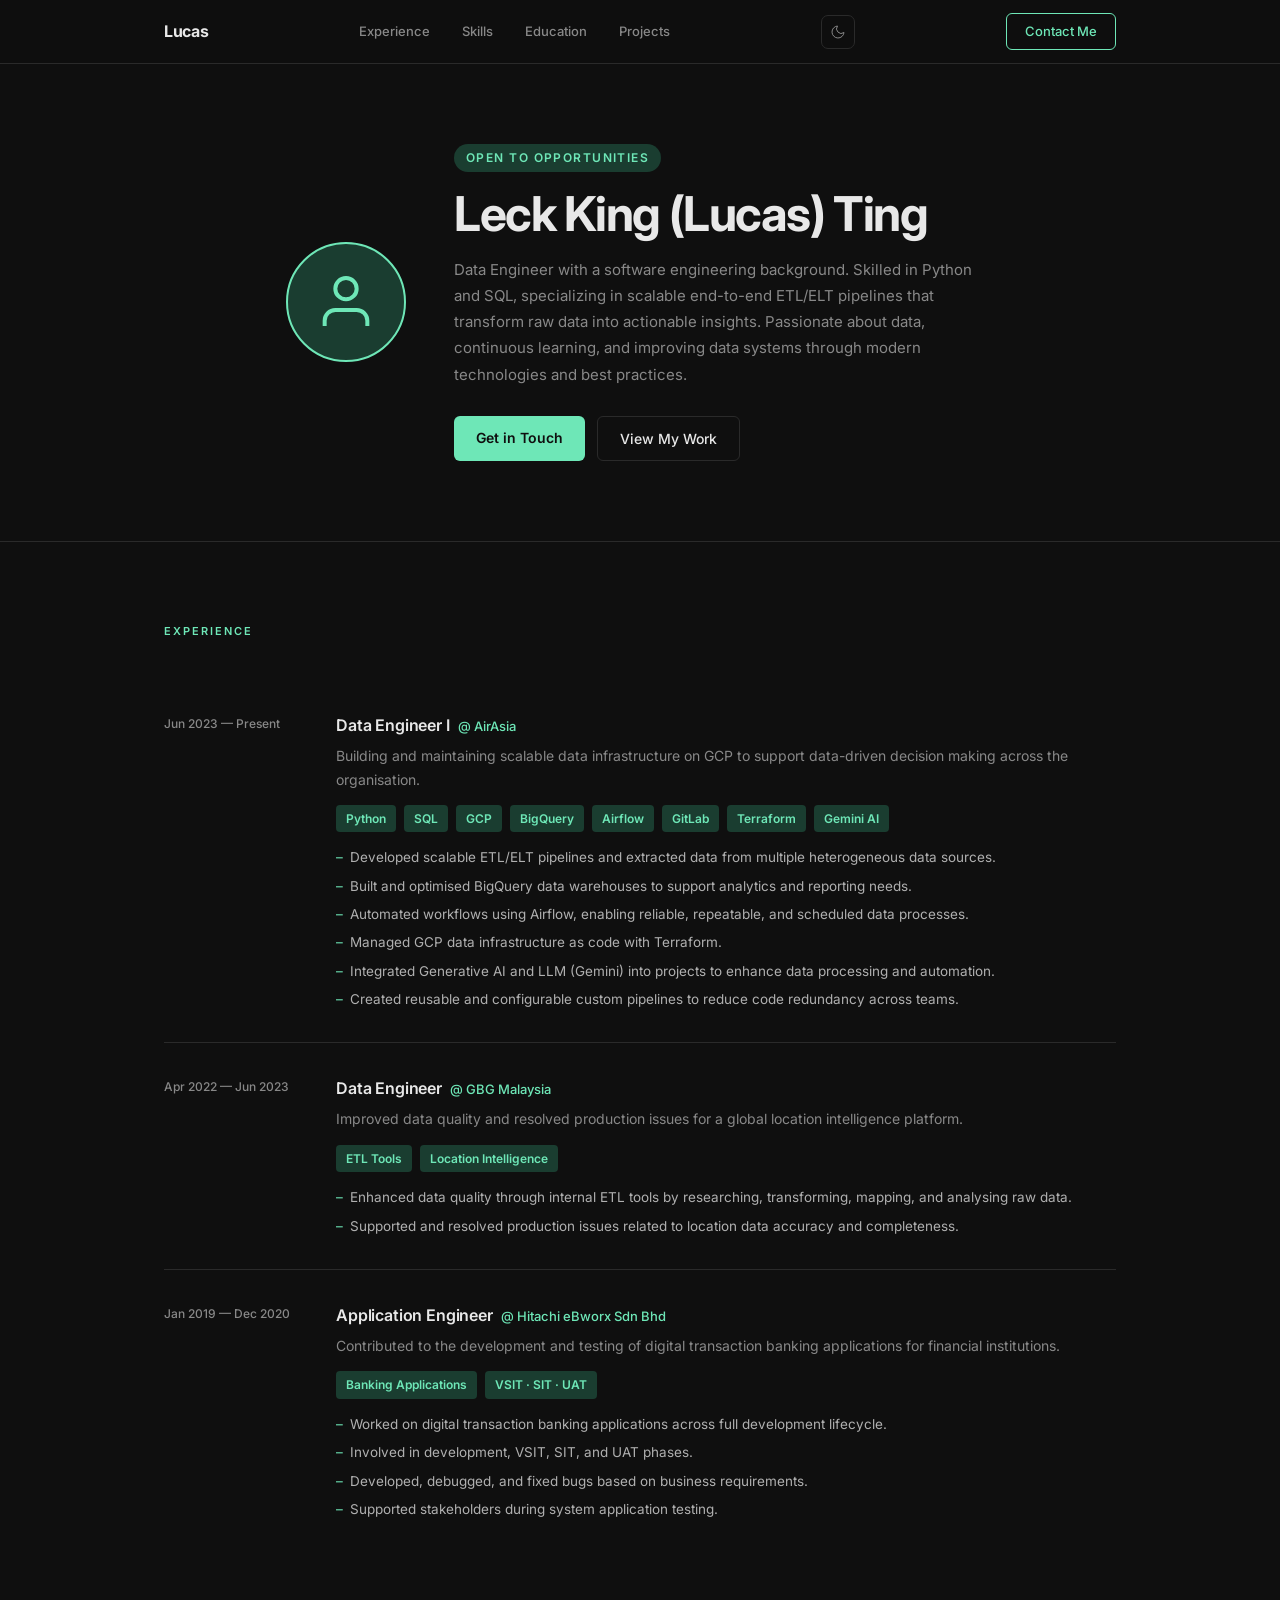
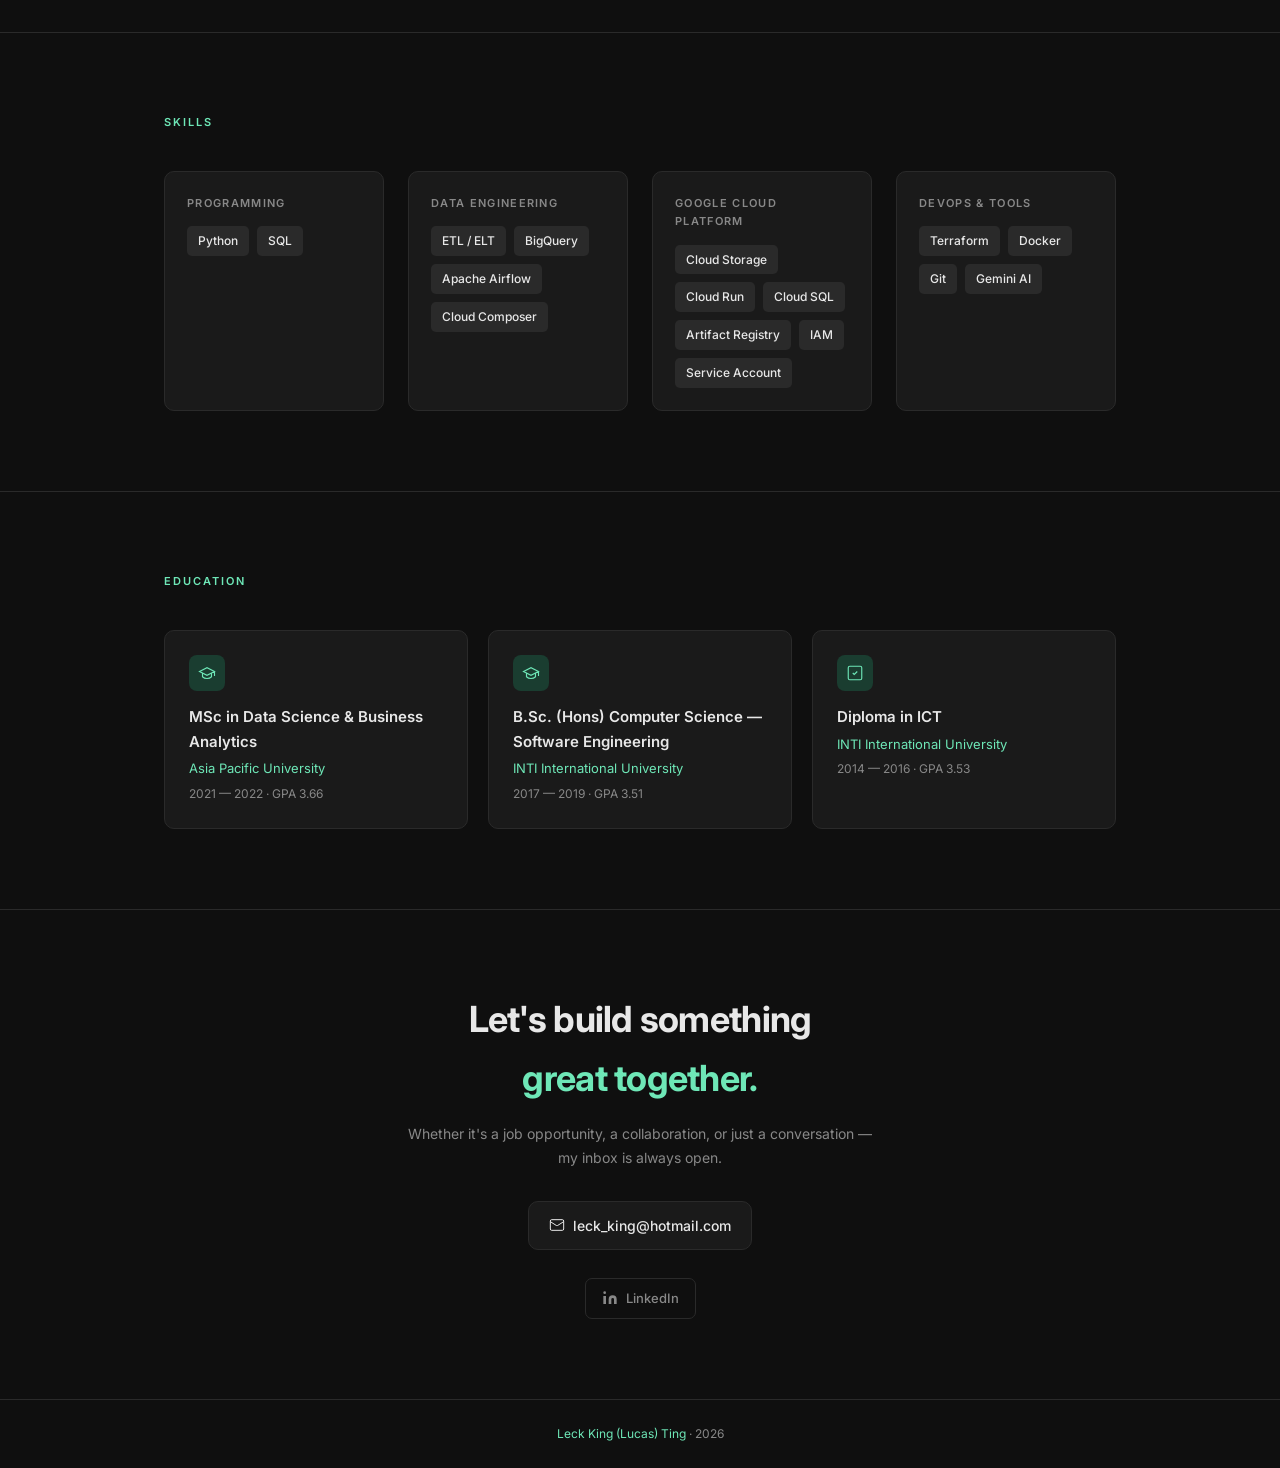
==== index.html @ dba0de3c "add files" ====
<!DOCTYPE html>
<html lang="en">
<head>
  <meta charset="UTF-8" />
  <meta name="viewport" content="width=device-width, initial-scale=1.0" />
  <title>Leck King (Lucas) Ting — Data Engineer</title>
  <link rel="preconnect" href="https://fonts.googleapis.com" />
  <link rel="preconnect" href="https://fonts.gstatic.com" crossorigin />
  <link href="https://fonts.googleapis.com/css2?family=Inter:wght@300;400;500;600;700&display=swap" rel="stylesheet" />
  <link rel="stylesheet" href="css/style.css" />
</head>
<body>

  <!-- Progress bar -->
  <div id="progress"></div>

  <!-- ── Nav ──────────────────────────────────────────────────────────── -->
  <nav>
    <div class="nav-inner">
      <a href="#hero" class="nav-logo">Lucas</a>
      <ul class="nav-links">
        <li><a href="#experience">Experience</a></li>
        <li><a href="#skills">Skills</a></li>
        <li><a href="#education">Education</a></li>
        <li><a href="projects.html">Projects</a></li>
      </ul>
      <button class="theme-toggle" id="themeToggle" aria-label="Toggle light/dark mode">
        <svg class="icon-moon" viewBox="0 0 24 24" fill="none" stroke="currentColor" stroke-width="1.5">
          <path d="M21 12.79A9 9 0 1 1 11.21 3 7 7 0 0 0 21 12.79z"/>
        </svg>
        <svg class="icon-sun" viewBox="0 0 24 24" fill="none" stroke="currentColor" stroke-width="1.5">
          <circle cx="12" cy="12" r="5"/>
          <line x1="12" y1="1"  x2="12" y2="3"/>
          <line x1="12" y1="21" x2="12" y2="23"/>
          <line x1="4.22" y1="4.22"  x2="5.64" y2="5.64"/>
          <line x1="18.36" y1="18.36" x2="19.78" y2="19.78"/>
          <line x1="1"  y1="12" x2="3"  y2="12"/>
          <line x1="21" y1="12" x2="23" y2="12"/>
          <line x1="4.22" y1="19.78" x2="5.64" y2="18.36"/>
          <line x1="18.36" y1="5.64" x2="19.78" y2="4.22"/>
        </svg>
      </button>
      <a href="#contact" class="btn-contact">Contact Me</a>
      <button class="hamburger" id="hamburger" aria-label="Open menu">
        <span></span><span></span><span></span>
      </button>
    </div>
  </nav>

  <!-- Mobile drawer -->
  <div class="mobile-menu" id="mobileMenu">
    <a href="#experience"  class="mobile-link">Experience</a>
    <a href="#skills"      class="mobile-link">Skills</a>
    <a href="#education"   class="mobile-link">Education</a>
    <a href="projects.html" class="mobile-link">Projects</a>
    <a href="#contact"     class="mobile-link">Contact Me</a>
  </div>

  <!-- ── Hero ─────────────────────────────────────────────────────────── -->
  <section id="hero">
    <div class="container">
      <div class="hero-inner">
        <div class="avatar-wrap">
          <div class="avatar">
            <!-- Replace this SVG with an <img src="avatar.jpg"> tag -->
            <svg viewBox="0 0 24 24" fill="none" stroke="currentColor" stroke-width="1.5">
              <path d="M20 21v-2a4 4 0 0 0-4-4H8a4 4 0 0 0-4 4v2"/>
              <circle cx="12" cy="7" r="4"/>
            </svg>
          </div>
        </div>
        <div class="hero-text">
          <div class="hero-tag">Open to opportunities</div>
          <h1 class="hero-name">Leck King (Lucas) Ting</h1>
          <p class="hero-summary">
            Data Engineer with a software engineering background. Skilled in Python and SQL, specializing in scalable end-to-end ETL/ELT pipelines that transform raw data into actionable insights. Passionate about data, continuous learning, and improving data systems through modern technologies and best practices.
          </p>
          <div class="hero-cta">
            <a href="#contact" class="btn-primary">Get in Touch</a>
            <a href="#experience" class="btn-secondary">View My Work</a>
          </div>
        </div>
      </div>
    </div>
  </section>

  <!-- ── Experience ───────────────────────────────────────────────────── -->
  <section id="experience">
    <div class="container">
      <h2 class="section-title">Experience</h2>
      <div class="timeline">

        <div class="timeline-item">
          <div class="timeline-date">Jun 2023 — Present</div>
          <div class="timeline-body">
            <div class="timeline-header">
              <span class="timeline-role">Data Engineer I</span>
              <span class="timeline-company">@ AirAsia</span>
            </div>
            <p class="timeline-desc">
              Building and maintaining scalable data infrastructure on GCP to support data-driven decision making across the organisation.
            </p>
            <div class="metrics">
              <span class="metric">Python</span>
              <span class="metric">SQL</span>
              <span class="metric">GCP</span>
              <span class="metric">BigQuery</span>
              <span class="metric">Airflow</span>
              <span class="metric">GitLab</span>
              <span class="metric">Terraform</span>
              <span class="metric">Gemini AI</span>
            </div>
            <ul class="achievements">
              <li>Developed scalable ETL/ELT pipelines and extracted data from multiple heterogeneous data sources.</li>
              <li>Built and optimised BigQuery data warehouses to support analytics and reporting needs.</li>
              <li>Automated workflows using Airflow, enabling reliable, repeatable, and scheduled data processes.</li>
              <li>Managed GCP data infrastructure as code with Terraform.</li>
              <li>Integrated Generative AI and LLM (Gemini) into projects to enhance data processing and automation.</li>
              <li>Created reusable and configurable custom pipelines to reduce code redundancy across teams.</li>
            </ul>
          </div>
        </div>

        <div class="timeline-item">
          <div class="timeline-date">Apr 2022 — Jun 2023</div>
          <div class="timeline-body">
            <div class="timeline-header">
              <span class="timeline-role">Data Engineer</span>
              <span class="timeline-company">@ GBG Malaysia</span>
            </div>
            <p class="timeline-desc">
              Improved data quality and resolved production issues for a global location intelligence platform.
            </p>
            <div class="metrics">
              <span class="metric">ETL Tools</span>
              <span class="metric">Location Intelligence</span>
            </div>
            <ul class="achievements">
              <li>Enhanced data quality through internal ETL tools by researching, transforming, mapping, and analysing raw data.</li>
              <li>Supported and resolved production issues related to location data accuracy and completeness.</li>
            </ul>
          </div>
        </div>

        <div class="timeline-item">
          <div class="timeline-date">Jan 2019 — Dec 2020</div>
          <div class="timeline-body">
            <div class="timeline-header">
              <span class="timeline-role">Application Engineer</span>
              <span class="timeline-company">@ Hitachi eBworx Sdn Bhd</span>
            </div>
            <p class="timeline-desc">
              Contributed to the development and testing of digital transaction banking applications for financial institutions.
            </p>
            <div class="metrics">
              <span class="metric">Banking Applications</span>
              <span class="metric">VSIT · SIT · UAT</span>
            </div>
            <ul class="achievements">
              <li>Worked on digital transaction banking applications across full development lifecycle.</li>
              <li>Involved in development, VSIT, SIT, and UAT phases.</li>
              <li>Developed, debugged, and fixed bugs based on business requirements.</li>
              <li>Supported stakeholders during system application testing.</li>
            </ul>
          </div>
        </div>

      </div>
    </div>
  </section>

  <!-- ── Skills ────────────────────────────────────────────────────────── -->
  <section id="skills">
    <div class="container">
      <h2 class="section-title">Skills</h2>
      <div class="skills-grid">

        <div class="skill-group">
          <div class="skill-group-title">Programming</div>
          <div class="badges">
            <span class="badge">Python</span>
            <span class="badge">SQL</span>
          </div>
        </div>

        <div class="skill-group">
          <div class="skill-group-title">Data Engineering</div>
          <div class="badges">
            <span class="badge">ETL / ELT</span>
            <span class="badge">BigQuery</span>
            <span class="badge">Apache Airflow</span>
            <span class="badge">Cloud Composer</span>
          </div>
        </div>

        <div class="skill-group">
          <div class="skill-group-title">Google Cloud Platform</div>
          <div class="badges">
            <span class="badge">Cloud Storage</span>
            <span class="badge">Cloud Run</span>
            <span class="badge">Cloud SQL</span>
            <span class="badge">Artifact Registry</span>
            <span class="badge">IAM</span>
            <span class="badge">Service Account</span>
          </div>
        </div>

        <div class="skill-group">
          <div class="skill-group-title">DevOps & Tools</div>
          <div class="badges">
            <span class="badge">Terraform</span>
            <span class="badge">Docker</span>
            <span class="badge">Git</span>
            <span class="badge">Gemini AI</span>
          </div>
        </div>

      </div>
    </div>
  </section>

  <!-- ── Education ─────────────────────────────────────────────────────── -->
  <section id="education">
    <div class="container">
      <h2 class="section-title">Education</h2>
      <div class="edu-grid">

        <div class="edu-card">
          <div class="edu-icon">
            <svg viewBox="0 0 24 24" fill="none" stroke="currentColor" stroke-width="1.5">
              <path d="M22 10v6M2 10l10-5 10 5-10 5z"/>
              <path d="M6 12v5c3 3 9 3 12 0v-5"/>
            </svg>
          </div>
          <div class="edu-degree">MSc in Data Science & Business Analytics</div>
          <div class="edu-school">Asia Pacific University</div>
          <div class="edu-year">2021 — 2022 · GPA 3.66</div>
        </div>

        <div class="edu-card">
          <div class="edu-icon">
            <svg viewBox="0 0 24 24" fill="none" stroke="currentColor" stroke-width="1.5">
              <path d="M22 10v6M2 10l10-5 10 5-10 5z"/>
              <path d="M6 12v5c3 3 9 3 12 0v-5"/>
            </svg>
          </div>
          <div class="edu-degree">B.Sc. (Hons) Computer Science — Software Engineering</div>
          <div class="edu-school">INTI International University</div>
          <div class="edu-year">2017 — 2019 · GPA 3.51</div>
        </div>

        <div class="edu-card">
          <div class="edu-icon">
            <svg viewBox="0 0 24 24" fill="none" stroke="currentColor" stroke-width="1.5">
              <rect x="3" y="3" width="18" height="18" rx="2"/>
              <path d="M9 12l2 2 4-4"/>
            </svg>
          </div>
          <div class="edu-degree">Diploma in ICT</div>
          <div class="edu-school">INTI International University</div>
          <div class="edu-year">2014 — 2016 · GPA 3.53</div>
        </div>

      </div>
    </div>
  </section>

  <!-- ── Contact ───────────────────────────────────────────────────────── -->
  <section id="contact">
    <div class="container">
      <div class="contact-inner">
        <h2 class="contact-heading">Let's build something<br><span class="accent">great together.</span></h2>
        <p class="contact-sub">Whether it's a job opportunity, a collaboration, or just a conversation — my inbox is always open.</p>
        <a href="mailto:leck_king@hotmail.com" class="contact-email">
          <svg width="16" height="16" viewBox="0 0 24 24" fill="none" stroke="currentColor" stroke-width="1.5">
            <rect x="2" y="4" width="20" height="16" rx="2"/>
            <path d="m22 7-8.97 5.7a1.94 1.94 0 0 1-2.06 0L2 7"/>
          </svg>
          leck_king@hotmail.com
        </a>
        <div class="social-links">
          <a href="https://www.linkedin.com/in/lucasmrting/" target="_blank" rel="noopener" class="social-link">
            <svg viewBox="0 0 24 24" fill="currentColor">
              <path d="M16 8a6 6 0 0 1 6 6v7h-4v-7a2 2 0 0 0-2-2 2 2 0 0 0-2 2v7h-4v-7a6 6 0 0 1 6-6zM2 9h4v12H2z"/>
              <circle cx="4" cy="4" r="2"/>
            </svg>
            LinkedIn
          </a>
        </div>
      </div>
    </div>
  </section>

  <!-- ── Footer ────────────────────────────────────────────────────────── -->
  <footer>
    <div class="container">
      <span class="accent">Leck King (Lucas) Ting</span> · 2026
    </div>
  </footer>

  <script src="js/main.js"></script>
</body>
</html>
---- css/style.css ----
/* ── Reset & Tokens ─────────────────────────────────────────────────── */
*, *::before, *::after { box-sizing: border-box; margin: 0; padding: 0; }

:root {
  --bg:        #0f0f0f;
  --surface:   #1a1a1a;
  --border:    #2a2a2a;
  --text:      #e8e8e8;
  --muted:     #888;
  --accent:    #6ee7b7;
  --accent-dim:#1a3d30;
  --radius:    10px;
  --max-w:     1000px;
  --nav-h:     64px;
}

html[data-theme="light"] {
  --bg:        #f5f5f4;
  --surface:   #ffffff;
  --border:    #e2e2e0;
  --text:      #1a1a1a;
  --muted:     #6b7280;
  --accent:    #059669;
  --accent-dim:#d1fae5;
}

html { scroll-behavior: smooth; }

body {
  font-family: 'Inter', sans-serif;
  background: var(--bg);
  color: var(--text);
  line-height: 1.65;
  font-size: 15px;
}

/* ── Scrollbar ──────────────────────────────────────────────────────── */
::-webkit-scrollbar { width: 6px; }
::-webkit-scrollbar-track { background: var(--bg); }
::-webkit-scrollbar-thumb { background: var(--border); border-radius: 3px; }

/* ── Utility ────────────────────────────────────────────────────────── */
.container { max-width: var(--max-w); margin: 0 auto; padding: 0 24px; }
.accent    { color: var(--accent); }
section    { padding: 80px 0; }
section + section { border-top: 1px solid var(--border); }

h2.section-title {
  font-size: 11px;
  font-weight: 600;
  letter-spacing: .18em;
  text-transform: uppercase;
  color: var(--accent);
  margin-bottom: 40px;
}

/* ── Theme toggle ───────────────────────────────────────────────────── */
.theme-toggle {
  display: flex;
  align-items: center;
  justify-content: center;
  width: 34px;
  height: 34px;
  border-radius: 7px;
  border: 1px solid var(--border);
  background: transparent;
  color: var(--muted);
  cursor: pointer;
  transition: color .2s, border-color .2s, background .2s;
  flex-shrink: 0;
}

.theme-toggle:hover {
  color: var(--text);
  border-color: var(--muted);
}

.theme-toggle svg {
  width: 16px;
  height: 16px;
  transition: opacity .2s, transform .3s;
}

/* Show moon in dark mode, sun in light mode */
.icon-sun  { display: none; }
.icon-moon { display: block; }

html[data-theme="light"] .icon-sun  { display: block; }
html[data-theme="light"] .icon-moon { display: none; }

/* ── Nav ────────────────────────────────────────────────────────────── */
nav {
  position: fixed;
  top: 0; left: 0; right: 0;
  height: var(--nav-h);
  background: color-mix(in srgb, var(--bg) 85%, transparent);
  backdrop-filter: blur(12px);
  -webkit-backdrop-filter: blur(12px);
  border-bottom: 1px solid var(--border);
  z-index: 100;
  display: flex;
  align-items: center;
}

.nav-inner {
  display: flex;
  align-items: center;
  justify-content: space-between;
  width: 100%;
  max-width: var(--max-w);
  margin: 0 auto;
  padding: 0 24px;
}

.nav-logo {
  font-weight: 700;
  font-size: 16px;
  letter-spacing: -.02em;
  text-decoration: none;
  color: var(--text);
}

.nav-links {
  display: flex;
  gap: 32px;
  list-style: none;
}

.nav-links a {
  text-decoration: none;
  color: var(--muted);
  font-size: 13px;
  font-weight: 500;
  transition: color .2s;
}

.nav-links a:hover { color: var(--text); }

.btn-contact {
  background: transparent;
  border: 1px solid var(--accent);
  color: var(--accent);
  padding: 7px 18px;
  border-radius: 6px;
  font-size: 13px;
  font-weight: 500;
  font-family: inherit;
  cursor: pointer;
  text-decoration: none;
  transition: background .2s, color .2s;
  white-space: nowrap;
}

.btn-contact:hover {
  background: var(--accent);
  color: var(--bg);
}

/* Hamburger */
.hamburger {
  display: none;
  flex-direction: column;
  gap: 5px;
  background: none;
  border: none;
  cursor: pointer;
  padding: 4px;
}
.hamburger span {
  display: block;
  width: 22px;
  height: 2px;
  background: var(--text);
  border-radius: 2px;
  transition: transform .25s, opacity .25s;
}
.hamburger.open span:nth-child(1) { transform: translateY(7px) rotate(45deg); }
.hamburger.open span:nth-child(2) { opacity: 0; }
.hamburger.open span:nth-child(3) { transform: translateY(-7px) rotate(-45deg); }

/* Mobile drawer */
.mobile-menu {
  display: none;
  position: fixed;
  top: var(--nav-h);
  left: 0; right: 0;
  background: var(--surface);
  border-bottom: 1px solid var(--border);
  padding: 20px 24px;
  flex-direction: column;
  gap: 20px;
  z-index: 99;
}
.mobile-menu.open { display: flex; }
.mobile-menu a {
  text-decoration: none;
  color: var(--text);
  font-size: 15px;
  font-weight: 500;
}

/* ── Hero ───────────────────────────────────────────────────────────── */
#hero {
  padding-top: calc(var(--nav-h) + 80px);
  padding-bottom: 80px;
  display: flex;
  align-items: center;
}

.hero-inner {
  display: flex;
  align-items: center;
  gap: 48px;
}

.avatar-wrap {
  flex-shrink: 0;
}

.avatar {
  width: 120px;
  height: 120px;
  border-radius: 50%;
  background: var(--accent-dim);
  border: 2px solid var(--accent);
  display: flex;
  align-items: center;
  justify-content: center;
  overflow: hidden;
}

.avatar svg {
  width: 64px;
  height: 64px;
  color: var(--accent);
}

.hero-text { flex: 1; }

.hero-tag {
  display: inline-block;
  font-size: 12px;
  font-weight: 600;
  letter-spacing: .12em;
  text-transform: uppercase;
  color: var(--accent);
  background: var(--accent-dim);
  padding: 4px 12px;
  border-radius: 99px;
  margin-bottom: 16px;
}

.hero-name {
  font-size: clamp(32px, 5vw, 48px);
  font-weight: 700;
  letter-spacing: -.03em;
  line-height: 1.1;
  margin-bottom: 16px;
}

.hero-summary {
  color: var(--muted);
  max-width: 540px;
  font-size: 15px;
  line-height: 1.75;
  margin-bottom: 28px;
}

.hero-cta {
  display: flex;
  gap: 12px;
  flex-wrap: wrap;
}

.btn-primary {
  background: var(--accent);
  color: var(--bg);
  border: none;
  padding: 10px 22px;
  border-radius: 6px;
  font-size: 14px;
  font-weight: 600;
  font-family: inherit;
  cursor: pointer;
  text-decoration: none;
  transition: opacity .2s;
}
.btn-primary:hover { opacity: .85; }

.btn-secondary {
  background: transparent;
  border: 1px solid var(--border);
  color: var(--text);
  padding: 10px 22px;
  border-radius: 6px;
  font-size: 14px;
  font-weight: 500;
  font-family: inherit;
  cursor: pointer;
  text-decoration: none;
  transition: border-color .2s;
}
.btn-secondary:hover { border-color: var(--muted); }

/* ── Experience ─────────────────────────────────────────────────────── */
.timeline { display: flex; flex-direction: column; gap: 0; }

.timeline-item {
  display: grid;
  grid-template-columns: 140px 1fr;
  gap: 0 32px;
  padding: 32px 0;
  border-bottom: 1px solid var(--border);
  opacity: 0;
  transform: translateY(20px);
  transition: opacity .5s ease, transform .5s ease;
}

.timeline-item.visible { opacity: 1; transform: translateY(0); }
.timeline-item:last-child { border-bottom: none; }

.timeline-date {
  padding-top: 3px;
  font-size: 12px;
  font-weight: 500;
  color: var(--muted);
  line-height: 1.5;
}

.timeline-dot {
  display: none;
}

.timeline-body {}

.timeline-header {
  display: flex;
  align-items: baseline;
  flex-wrap: wrap;
  gap: 8px;
  margin-bottom: 6px;
}

.timeline-role {
  font-size: 16px;
  font-weight: 600;
  letter-spacing: -.01em;
}

.timeline-company {
  font-size: 13px;
  color: var(--accent);
  font-weight: 500;
}

.timeline-desc {
  color: var(--muted);
  font-size: 14px;
  margin-bottom: 14px;
}

.metrics {
  display: flex;
  flex-wrap: wrap;
  gap: 8px;
  margin-bottom: 14px;
}

.metric {
  background: var(--accent-dim);
  color: var(--accent);
  font-size: 12px;
  font-weight: 600;
  padding: 4px 10px;
  border-radius: 4px;
}

.achievements {
  list-style: none;
  display: flex;
  flex-direction: column;
  gap: 6px;
}

.achievements li {
  font-size: 13.5px;
  color: #b0b0b0;
  padding-left: 14px;
  position: relative;
}

.achievements li::before {
  content: '–';
  position: absolute;
  left: 0;
  color: var(--accent);
}

/* ── Skills ─────────────────────────────────────────────────────────── */
.skills-grid {
  display: grid;
  grid-template-columns: repeat(4, 1fr);
  gap: 24px;
}

.skill-group {
  background: var(--surface);
  border: 1px solid var(--border);
  border-radius: var(--radius);
  padding: 22px;
  opacity: 0;
  transform: translateY(16px);
  transition: opacity .45s ease, transform .45s ease;
}

.skill-group.visible { opacity: 1; transform: translateY(0); }

.skill-group-title {
  font-size: 11px;
  font-weight: 600;
  letter-spacing: .12em;
  text-transform: uppercase;
  color: var(--muted);
  margin-bottom: 14px;
}

.badges {
  display: flex;
  flex-wrap: wrap;
  gap: 8px;
}

.badge {
  background: var(--border);
  color: var(--text);
  font-size: 12px;
  font-weight: 500;
  padding: 5px 11px;
  border-radius: 5px;
  transition: background .2s, color .2s;
}

.badge:hover {
  background: var(--accent-dim);
  color: var(--accent);
}

/* ── Education ──────────────────────────────────────────────────────── */
.edu-grid {
  display: grid;
  grid-template-columns: repeat(3, 1fr);
  gap: 20px;
}

.edu-card {
  background: var(--surface);
  border: 1px solid var(--border);
  border-radius: var(--radius);
  padding: 24px;
  opacity: 0;
  transform: translateY(16px);
  transition: opacity .45s ease, transform .45s ease;
}

.edu-card.visible { opacity: 1; transform: translateY(0); }

.edu-icon {
  width: 36px;
  height: 36px;
  border-radius: 8px;
  background: var(--accent-dim);
  display: flex;
  align-items: center;
  justify-content: center;
  margin-bottom: 14px;
}

.edu-icon svg { width: 18px; height: 18px; color: var(--accent); }

.edu-degree {
  font-size: 15px;
  font-weight: 600;
  margin-bottom: 4px;
}

.edu-school {
  font-size: 13px;
  color: var(--accent);
  margin-bottom: 4px;
}

.edu-year {
  font-size: 12px;
  color: var(--muted);
}

/* ── Contact ────────────────────────────────────────────────────────── */
#contact {
  text-align: center;
}

.contact-inner {
  max-width: 480px;
  margin: 0 auto;
}

.contact-heading {
  font-size: clamp(24px, 4vw, 36px);
  font-weight: 700;
  letter-spacing: -.02em;
  margin-bottom: 14px;
}

.contact-sub {
  color: var(--muted);
  margin-bottom: 32px;
  font-size: 14px;
}

.contact-email {
  display: inline-flex;
  align-items: center;
  gap: 8px;
  background: var(--surface);
  border: 1px solid var(--border);
  border-radius: var(--radius);
  padding: 12px 20px;
  text-decoration: none;
  color: var(--text);
  font-size: 14px;
  font-weight: 500;
  margin-bottom: 28px;
  transition: border-color .2s;
}

.contact-email:hover { border-color: var(--accent); }

.social-links {
  display: flex;
  justify-content: center;
  gap: 16px;
}

.social-link {
  display: flex;
  align-items: center;
  gap: 8px;
  text-decoration: none;
  color: var(--muted);
  font-size: 13px;
  font-weight: 500;
  padding: 9px 16px;
  border-radius: 7px;
  border: 1px solid var(--border);
  transition: color .2s, border-color .2s;
}

.social-link svg { width: 16px; height: 16px; flex-shrink: 0; }
.social-link:hover { color: var(--text); border-color: var(--muted); }

/* ── Footer ─────────────────────────────────────────────────────────── */
footer {
  border-top: 1px solid var(--border);
  padding: 24px 0;
  text-align: center;
  font-size: 12px;
  color: var(--muted);
}

/* ── Scroll indicator ───────────────────────────────────────────────── */
#progress {
  position: fixed;
  top: 0;
  left: 0;
  height: 2px;
  background: var(--accent);
  width: 0%;
  z-index: 200;
  transition: width .1s linear;
}

/* ── Projects page ──────────────────────────────────────────────────── */
.page-hero {
  padding-top: calc(var(--nav-h) + 64px);
  padding-bottom: 64px;
}

.page-hero-label {
  display: inline-block;
  font-size: 11px;
  font-weight: 600;
  letter-spacing: .18em;
  text-transform: uppercase;
  color: var(--accent);
  margin-bottom: 14px;
}

.page-hero-title {
  font-size: clamp(28px, 4vw, 42px);
  font-weight: 700;
  letter-spacing: -.03em;
  line-height: 1.1;
  margin-bottom: 14px;
}

.page-hero-sub {
  color: var(--muted);
  font-size: 15px;
  max-width: 520px;
}

.projects-grid {
  display: grid;
  grid-template-columns: repeat(3, 1fr);
  gap: 20px;
  padding-bottom: 80px;
}

.project-card {
  background: var(--surface);
  border: 1px solid var(--border);
  border-radius: var(--radius);
  padding: 24px;
  display: flex;
  flex-direction: column;
  gap: 14px;
  opacity: 0;
  transform: translateY(16px);
  transition: opacity .45s ease, transform .45s ease, border-color .2s;
}

.project-card:hover { border-color: var(--accent); }
.project-card.visible { opacity: 1; transform: translateY(0); }

.project-card-top {
  display: flex;
  align-items: center;
  justify-content: space-between;
  gap: 8px;
}

.project-company-tag {
  display: inline-flex;
  align-items: center;
  gap: 6px;
  font-size: 11px;
  font-weight: 600;
  letter-spacing: .08em;
  text-transform: uppercase;
  color: var(--accent);
  background: var(--accent-dim);
  padding: 3px 10px;
  border-radius: 99px;
  text-decoration: none;
  transition: opacity .2s;
}

.project-company-tag:hover { opacity: .75; }

.project-status {
  font-size: 11px;
  font-weight: 500;
  color: var(--muted);
  background: var(--border);
  padding: 3px 9px;
  border-radius: 99px;
}

.project-status.live {
  color: var(--accent);
  background: var(--accent-dim);
}

.project-title {
  font-size: 15px;
  font-weight: 600;
  letter-spacing: -.01em;
  line-height: 1.3;
}

.project-desc {
  font-size: 13.5px;
  color: var(--muted);
  line-height: 1.65;
  flex: 1;
}

/* ── Responsive ─────────────────────────────────────────────────────── */
@media (max-width: 640px) {
  .nav-links, .nav-links + .btn-contact { display: none; }
  .hamburger { display: flex; }

  .hero-inner { flex-direction: column; gap: 28px; text-align: center; }
  .hero-summary { margin-left: auto; margin-right: auto; }
  .hero-cta { justify-content: center; }

  .timeline-item { grid-template-columns: 1fr; gap: 4px; }
  .timeline-date { font-size: 11px; color: var(--accent); }

  .skills-grid { grid-template-columns: repeat(2, 1fr); }
  .edu-grid    { grid-template-columns: 1fr; }

  .projects-grid { grid-template-columns: 1fr; }
}
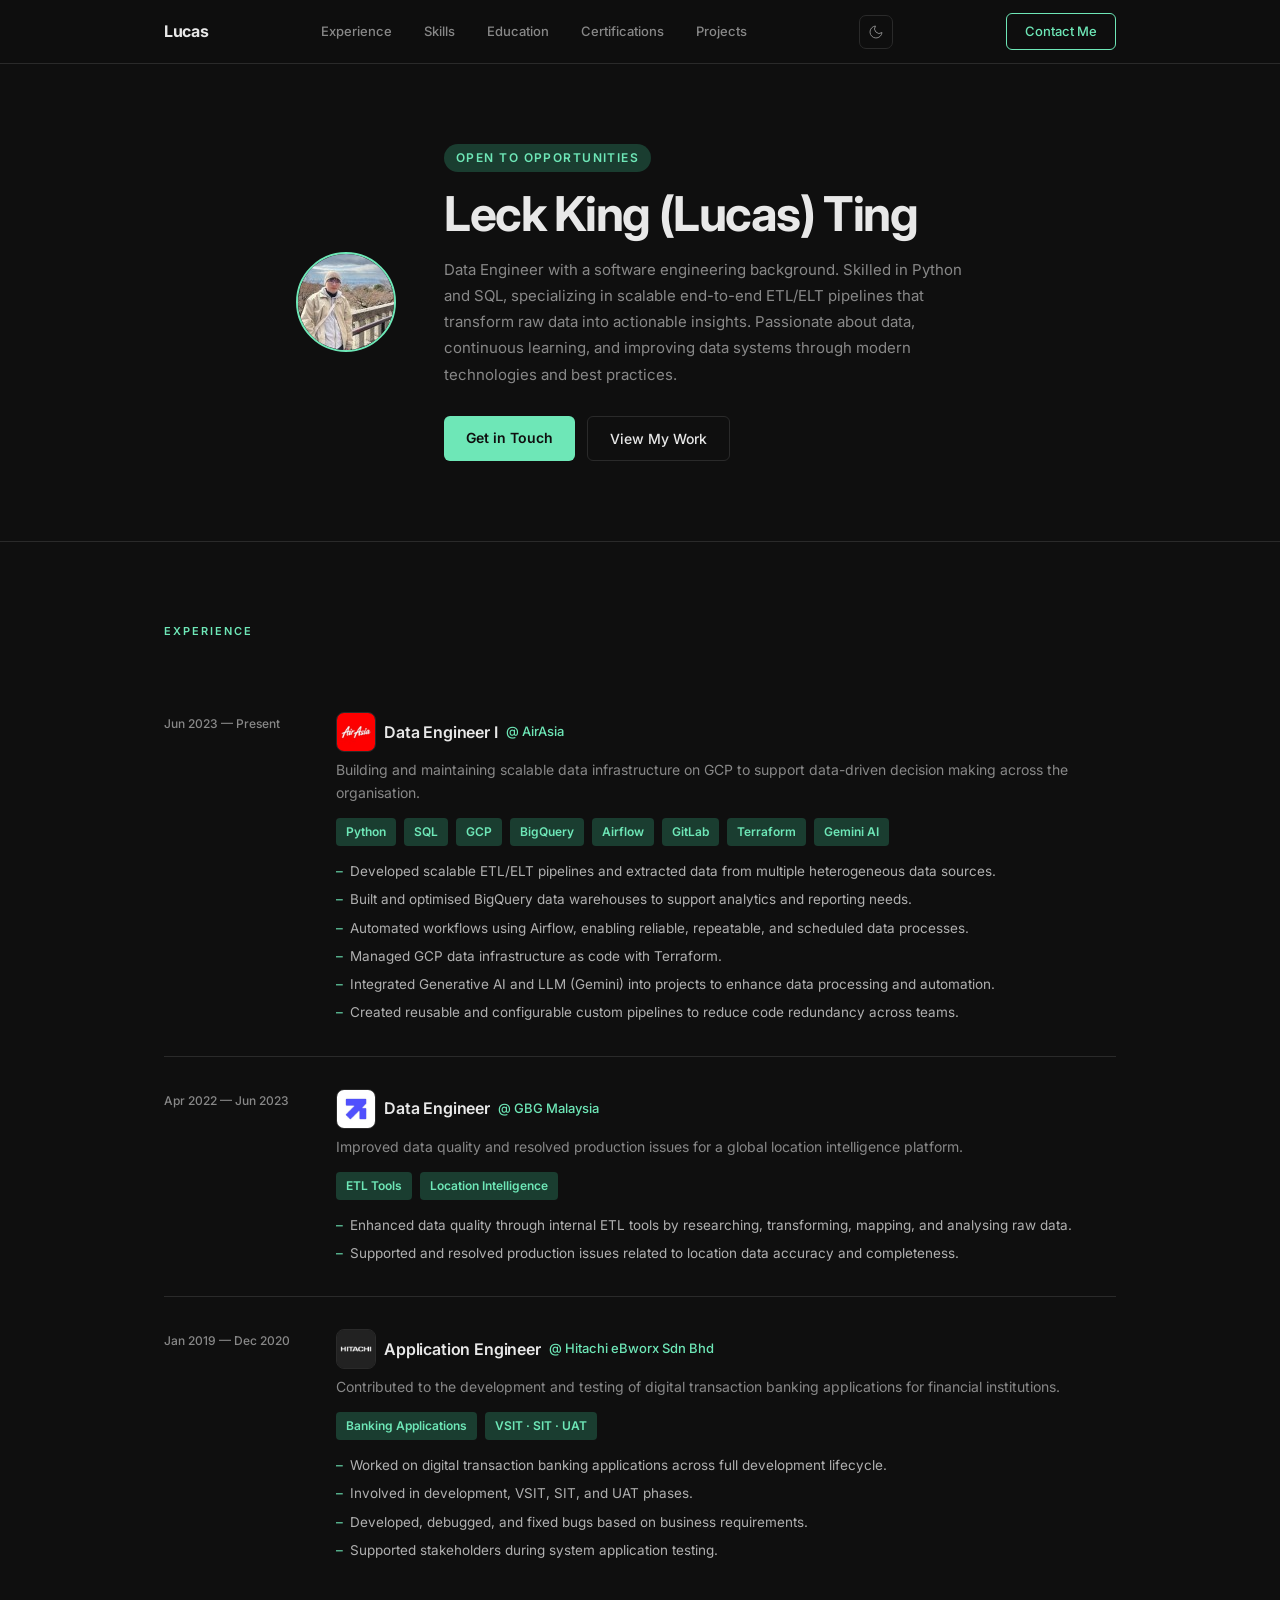
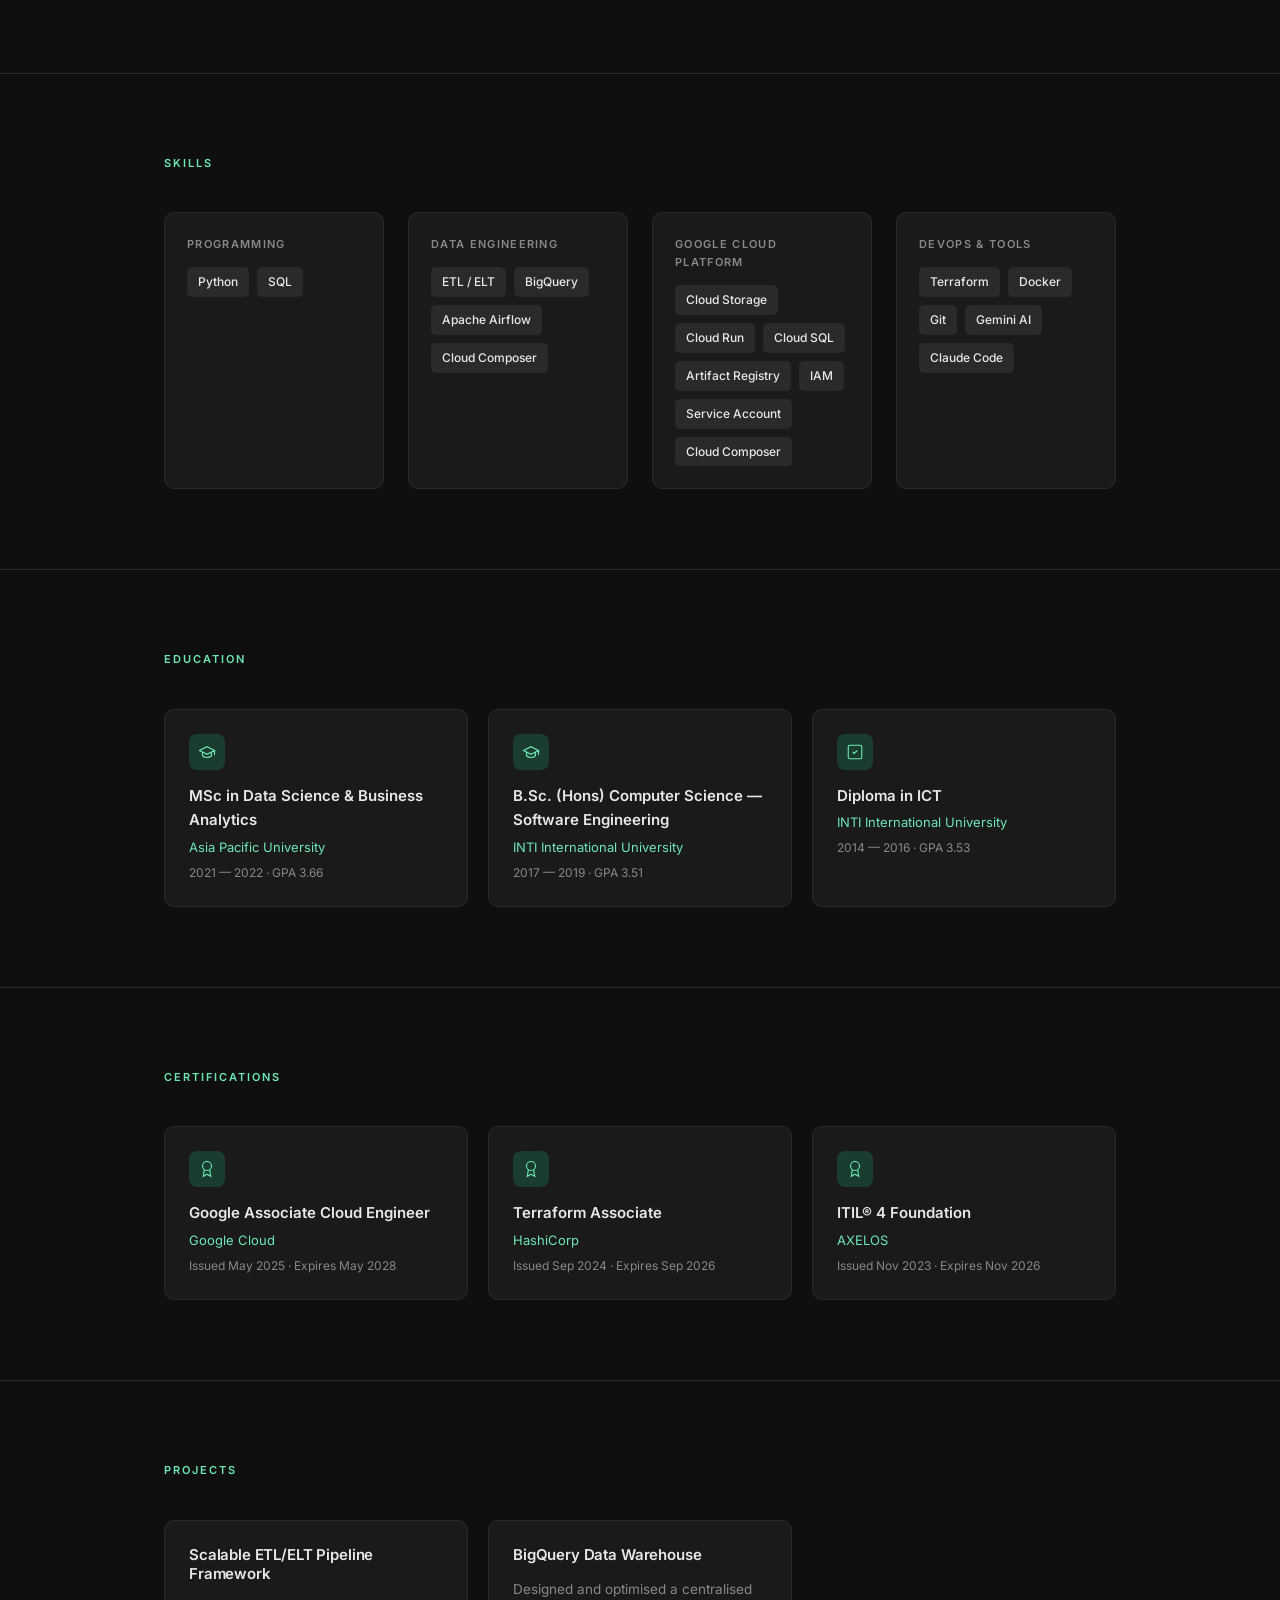
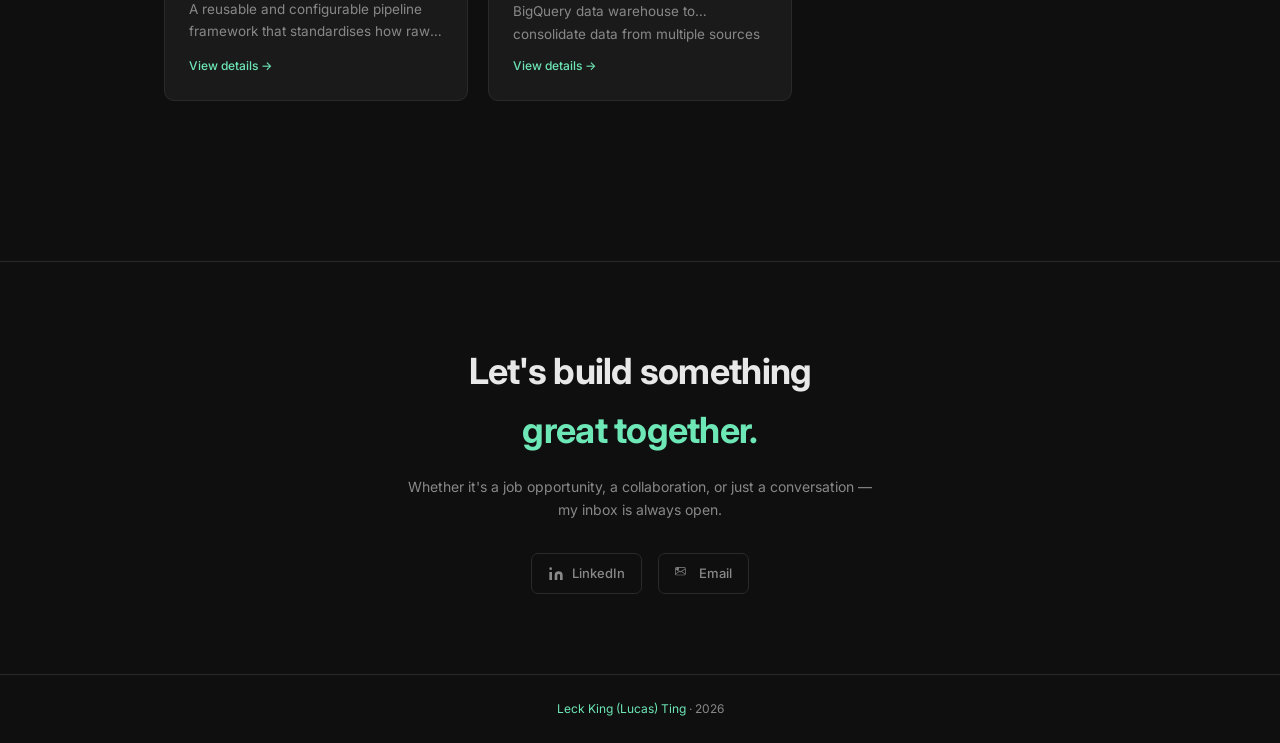
==== commit 4f2f62ab: "update" ====
--- a/index.html
+++ b/index.html
@@ -22,7 +22,8 @@
         <li><a href="#experience">Experience</a></li>
         <li><a href="#skills">Skills</a></li>
         <li><a href="#education">Education</a></li>
-        <li><a href="projects.html">Projects</a></li>
+        <li><a href="#certifications">Certifications</a></li>
+        <li><a href="#project">Projects</a></li>
       </ul>
       <button class="theme-toggle" id="themeToggle" aria-label="Toggle light/dark mode">
         <svg class="icon-moon" viewBox="0 0 24 24" fill="none" stroke="currentColor" stroke-width="1.5">
@@ -49,11 +50,12 @@
 
   <!-- Mobile drawer -->
   <div class="mobile-menu" id="mobileMenu">
-    <a href="#experience"  class="mobile-link">Experience</a>
-    <a href="#skills"      class="mobile-link">Skills</a>
-    <a href="#education"   class="mobile-link">Education</a>
-    <a href="projects.html" class="mobile-link">Projects</a>
-    <a href="#contact"     class="mobile-link">Contact Me</a>
+    <a href="#experience"      class="mobile-link">Experience</a>
+    <a href="#skills"          class="mobile-link">Skills</a>
+    <a href="#education"       class="mobile-link">Education</a>
+    <a href="#certifications"  class="mobile-link">Certifications</a>
+    <a href="#project"         class="mobile-link">Projects</a>
+    <a href="#contact"         class="mobile-link">Contact Me</a>
   </div>
 
   <!-- ── Hero ─────────────────────────────────────────────────────────── -->
@@ -63,10 +65,7 @@
         <div class="avatar-wrap">
           <div class="avatar">
             <!-- Replace this SVG with an <img src="avatar.jpg"> tag -->
-            <svg viewBox="0 0 24 24" fill="none" stroke="currentColor" stroke-width="1.5">
-              <path d="M20 21v-2a4 4 0 0 0-4-4H8a4 4 0 0 0-4 4v2"/>
-              <circle cx="12" cy="7" r="4"/>
-            </svg>
+             <img src="img/profile_logo.jpg">
           </div>
         </div>
         <div class="hero-text">
@@ -93,9 +92,12 @@
         <div class="timeline-item">
           <div class="timeline-date">Jun 2023 — Present</div>
           <div class="timeline-body">
+            
             <div class="timeline-header">
+              <img class="company-logo" src="img/airasia_logo.jpg" alt="AirAsia logo" />
               <span class="timeline-role">Data Engineer I</span>
               <span class="timeline-company">@ AirAsia</span>
+              
             </div>
             <p class="timeline-desc">
               Building and maintaining scalable data infrastructure on GCP to support data-driven decision making across the organisation.
@@ -125,6 +127,7 @@
           <div class="timeline-date">Apr 2022 — Jun 2023</div>
           <div class="timeline-body">
             <div class="timeline-header">
+              <img class="company-logo" src="img/gb_group_logo.jpg" alt="GBG Malaysia logo" />
               <span class="timeline-role">Data Engineer</span>
               <span class="timeline-company">@ GBG Malaysia</span>
             </div>
@@ -146,6 +149,7 @@
           <div class="timeline-date">Jan 2019 — Dec 2020</div>
           <div class="timeline-body">
             <div class="timeline-header">
+              <img class="company-logo" src="img/hitachi_ebworx_logo.jpg" alt="Hitachi eBworx logo" />
               <span class="timeline-role">Application Engineer</span>
               <span class="timeline-company">@ Hitachi eBworx Sdn Bhd</span>
             </div>
@@ -202,6 +206,7 @@
             <span class="badge">Artifact Registry</span>
             <span class="badge">IAM</span>
             <span class="badge">Service Account</span>
+            <span class="badge">Cloud Composer</span>
           </div>
         </div>
 
@@ -212,6 +217,7 @@
             <span class="badge">Docker</span>
             <span class="badge">Git</span>
             <span class="badge">Gemini AI</span>
+            <span class="badge">Claude Code</span>
           </div>
         </div>
 
@@ -265,19 +271,121 @@
     </div>
   </section>
 
+  <!-- ── Certifications ──────────────────────────────────────────────── -->
+  <section id="certifications">
+    <div class="container">
+      <h2 class="section-title">Certifications</h2>
+      <div class="cert-grid">
+
+        <div class="cert-card">
+          <div class="cert-icon">
+            <svg viewBox="0 0 24 24" fill="none" stroke="currentColor" stroke-width="1.5">
+              <circle cx="12" cy="8" r="6"/>
+              <path d="M15.477 12.89L17 22l-5-3-5 3 1.523-9.11"/>
+            </svg>
+          </div>
+          <div class="cert-name">Google Associate Cloud Engineer</div>
+          <div class="cert-issuer">Google Cloud</div>
+          <div class="cert-meta">Issued May 2025 · Expires May 2028</div>
+        </div>
+
+        <div class="cert-card">
+          <div class="cert-icon">
+            <svg viewBox="0 0 24 24" fill="none" stroke="currentColor" stroke-width="1.5">
+              <circle cx="12" cy="8" r="6"/>
+              <path d="M15.477 12.89L17 22l-5-3-5 3 1.523-9.11"/>
+            </svg>
+          </div>
+          <div class="cert-name">Terraform Associate</div>
+          <div class="cert-issuer">HashiCorp</div>
+          <div class="cert-meta">Issued Sep 2024 · Expires Sep 2026</div>
+        </div>
+
+        <div class="cert-card">
+          <div class="cert-icon">
+            <svg viewBox="0 0 24 24" fill="none" stroke="currentColor" stroke-width="1.5">
+              <circle cx="12" cy="8" r="6"/>
+              <path d="M15.477 12.89L17 22l-5-3-5 3 1.523-9.11"/>
+            </svg>
+          </div>
+          <div class="cert-name">ITIL® 4 Foundation</div>
+          <div class="cert-issuer">AXELOS</div>
+          <div class="cert-meta">Issued Nov 2023 · Expires Nov 2026</div>
+        </div>
+
+      </div>
+    </div>
+  </section>
+  <section id="project">
+    <div class="container">
+      <h2 class="section-title">Projects</h2>
+      <div class="projects-grid">
+
+        <div class="project-card" data-id="p1">
+          <div class="project-title">Scalable ETL/ELT Pipeline Framework</div>
+          <p class="project-excerpt">
+            A reusable and configurable pipeline framework that standardises how raw data is ingested, transformed, and loaded across multiple data sources.
+          </p>
+          <span class="card-more">View details →</span>
+        </div>
+
+        <div class="project-card" data-id="p2">
+          <div class="project-title">BigQuery Data Warehouse</div>
+          <p class="project-excerpt">
+            Designed and optimised a centralised BigQuery data warehouse to consolidate data from multiple sources for analytics and reporting.
+          </p>
+          <span class="card-more">View details →</span>
+        </div>
+
+      </div>
+
+      <!-- Hidden detail data -->
+      <div id="p1-data" hidden>
+        <div class="detail-title">Scalable ETL/ELT Pipeline Framework</div>
+        <p class="detail-desc">
+          A reusable and configurable pipeline framework that standardises how raw data is ingested, transformed, and loaded across multiple data sources. Reduces code redundancy and onboarding time for new pipelines.
+        </p>
+        <div class="badges">
+          <span class="badge">Python</span>
+          <span class="badge">BigQuery</span>
+          <span class="badge">Cloud Storage</span>
+          <span class="badge">Cloud Run</span>
+        </div>
+      </div>
+
+      <div id="p2-data" hidden>
+        <div class="detail-title">BigQuery Data Warehouse</div>
+        <p class="detail-desc">
+          Designed and optimised a centralised BigQuery data warehouse to consolidate data from multiple sources for analytics and reporting. Includes partitioning, clustering, and cost optimisation strategies.
+        </p>
+        <div class="badges">
+          <span class="badge">BigQuery</span>
+          <span class="badge">SQL</span>
+          <span class="badge">Cloud Storage</span>
+          <span class="badge">Python</span>
+        </div>
+      </div>
+
+      <!-- Detail panel -->
+      <div id="project-detail-panel" class="project-detail-panel">
+        <button class="detail-close" id="detailClose" aria-label="Close">
+          <svg width="14" height="14" viewBox="0 0 24 24" fill="none" stroke="currentColor" stroke-width="2">
+            <line x1="18" y1="6" x2="6" y2="18"/>
+            <line x1="6" y1="6" x2="18" y2="18"/>
+          </svg>
+        </button>
+        <div id="detail-body"></div>
+      </div>
+
+    </div>
+  </section>
+
   <!-- ── Contact ───────────────────────────────────────────────────────── -->
   <section id="contact">
     <div class="container">
       <div class="contact-inner">
         <h2 class="contact-heading">Let's build something<br><span class="accent">great together.</span></h2>
         <p class="contact-sub">Whether it's a job opportunity, a collaboration, or just a conversation — my inbox is always open.</p>
-        <a href="mailto:leck_king@hotmail.com" class="contact-email">
-          <svg width="16" height="16" viewBox="0 0 24 24" fill="none" stroke="currentColor" stroke-width="1.5">
-            <rect x="2" y="4" width="20" height="16" rx="2"/>
-            <path d="m22 7-8.97 5.7a1.94 1.94 0 0 1-2.06 0L2 7"/>
-          </svg>
-          leck_king@hotmail.com
-        </a>
         <div class="social-links">
           <a href="https://www.linkedin.com/in/lucasmrting/" target="_blank" rel="noopener" class="social-link">
             <svg viewBox="0 0 24 24" fill="currentColor">
@@ -286,10 +394,19 @@
             </svg>
             LinkedIn
           </a>
-        </div>
-      </div>
-    </div>
-  </section>
+          <a href="mailto:leck_king@hotmail.com" target="_blank" rel="noopener" class="social-link">
+            <svg viewBox="0 0 24 24" fill="currentColor">
+              <path d="M0 4a2 2 0 0 1 2-2h12a2 2 0 0 1 2 2v8a2 2 0 0 1-2 2H2a2 2 0 0 1-2-2zm2-1a1 1 0 0 0-1 1v.217l7 4.2 7-4.2V4a1 1 0 0 0-1-1zm13 2.383-4.708 2.825L15 11.105zm-.034 6.876-5.64-3.471L8 9.583l-1.326-.795-5.64 3.47A1 1 0 0 0 2 13h12a1 1 0 0 0 .966-.741M1 11.105l4.708-2.897L1 5.383z"/>
+              <circle cx="4" cy="4" r="2"/>
+            </svg>
+            Email
+          </a>
+        </div>
+      </div>
+    </div>
+  </section>
+
+  
 
   <!-- ── Footer ────────────────────────────────────────────────────────── -->
   <footer>
--- a/css/style.css
+++ b/css/style.css
@@ -218,8 +218,8 @@
 }
 
 .avatar {
-  width: 120px;
-  height: 120px;
+  width: 100px;
+  height: 100px;
   border-radius: 50%;
   background: var(--accent-dim);
   border: 2px solid var(--accent);
@@ -333,9 +333,20 @@
 
 .timeline-body {}
 
+.company-logo {
+  display: block;
+  width: 40px;
+  height: 40px;
+  border-radius: 8px;
+  object-fit: contain;
+  background: var(--surface);
+  border: 1px solid var(--border);
+  flex-shrink: 0;
+}
+
 .timeline-header {
   display: flex;
-  align-items: baseline;
+  align-items: center;
   flex-wrap: wrap;
   gap: 8px;
   margin-bottom: 6px;
@@ -490,6 +501,56 @@
 }
 
 .edu-year {
+  font-size: 12px;
+  color: var(--muted);
+}
+
+/* ── Certifications ─────────────────────────────────────────────────── */
+.cert-grid {
+  display: grid;
+  grid-template-columns: repeat(3, 1fr);
+  gap: 20px;
+}
+
+.cert-card {
+  background: var(--surface);
+  border: 1px solid var(--border);
+  border-radius: var(--radius);
+  padding: 24px;
+  opacity: 0;
+  transform: translateY(16px);
+  transition: opacity .45s ease, transform .45s ease, border-color .2s;
+}
+
+.cert-card:hover { border-color: var(--accent); }
+.cert-card.visible { opacity: 1; transform: translateY(0); }
+
+.cert-icon {
+  width: 36px;
+  height: 36px;
+  border-radius: 8px;
+  background: var(--accent-dim);
+  display: flex;
+  align-items: center;
+  justify-content: center;
+  margin-bottom: 14px;
+}
+
+.cert-icon svg { width: 18px; height: 18px; color: var(--accent); }
+
+.cert-name {
+  font-size: 15px;
+  font-weight: 600;
+  margin-bottom: 4px;
+}
+
+.cert-issuer {
+  font-size: 13px;
+  color: var(--accent);
+  margin-bottom: 4px;
+}
+
+.cert-meta {
   font-size: 12px;
   color: var(--muted);
 }
@@ -629,8 +690,81 @@
   transition: opacity .45s ease, transform .45s ease, border-color .2s;
 }
 
+.project-card { cursor: pointer; }
 .project-card:hover { border-color: var(--accent); }
+.project-card.active { border-color: var(--accent); background: var(--accent-dim); }
 .project-card.visible { opacity: 1; transform: translateY(0); }
+
+.project-excerpt {
+  font-size: 13.5px;
+  color: var(--muted);
+  line-height: 1.65;
+  display: -webkit-box;
+  -webkit-line-clamp: 2;
+  -webkit-box-orient: vertical;
+  overflow: hidden;
+  flex: 1;
+}
+
+.card-more {
+  font-size: 12px;
+  font-weight: 500;
+  color: var(--accent);
+  margin-top: auto;
+}
+
+.project-detail-panel {
+  display: none;
+  border: 1px solid var(--accent);
+  border-radius: var(--radius);
+  background: var(--surface);
+  padding: 28px 32px;
+  margin-bottom: 80px;
+  position: relative;
+}
+
+.project-detail-panel.open {
+  display: block;
+  animation: detailIn .25s ease;
+}
+
+@keyframes detailIn {
+  from { opacity: 0; transform: translateY(10px); }
+  to   { opacity: 1; transform: translateY(0); }
+}
+
+.detail-close {
+  position: absolute;
+  top: 16px;
+  right: 16px;
+  display: flex;
+  align-items: center;
+  justify-content: center;
+  width: 28px;
+  height: 28px;
+  border-radius: 6px;
+  border: 1px solid var(--border);
+  background: transparent;
+  color: var(--muted);
+  cursor: pointer;
+  transition: color .2s, border-color .2s;
+}
+
+.detail-close:hover { color: var(--text); border-color: var(--muted); }
+
+.detail-title {
+  font-size: 18px;
+  font-weight: 600;
+  letter-spacing: -.01em;
+  margin-bottom: 12px;
+}
+
+.detail-desc {
+  font-size: 14px;
+  color: var(--muted);
+  line-height: 1.75;
+  margin-bottom: 20px;
+}
 
 .project-card-top {
   display: flex;
@@ -699,6 +833,7 @@
 
   .skills-grid { grid-template-columns: repeat(2, 1fr); }
   .edu-grid    { grid-template-columns: 1fr; }
+  .cert-grid   { grid-template-columns: 1fr; }
 
   .projects-grid { grid-template-columns: 1fr; }
 }
